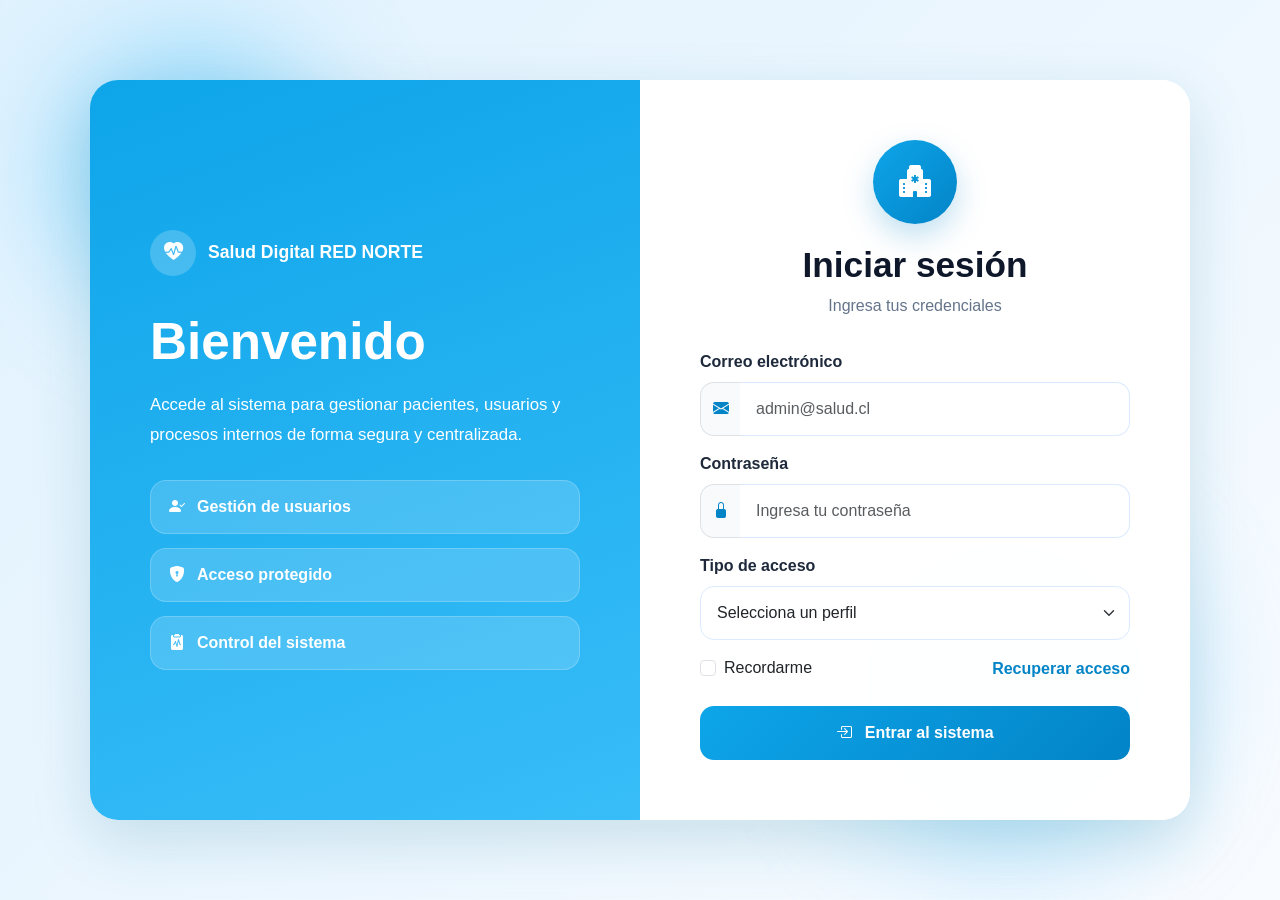
==== index.html @ a9582597 "inicio front gruponorte" ====
<!DOCTYPE html>
<html lang="es">
<head>
  <meta charset="UTF-8" />
  <meta name="viewport" content="width=device-width, initial-scale=1.0" />
  <title>Login | Salud Digital</title>

  <link
    href="https://cdn.jsdelivr.net/npm/bootstrap@5.3.3/dist/css/bootstrap.min.css"
    rel="stylesheet"
  />

  <link
    rel="stylesheet"
    href="https://cdn.jsdelivr.net/npm/bootstrap-icons@1.11.3/font/bootstrap-icons.min.css"
  />

  <link rel="stylesheet" href="styles.css" />
</head>
<body>

  <div class="background">
    <div class="blob blob1"></div>
    <div class="blob blob2"></div>
    <div class="blob blob3"></div>
  </div>

  <main class="login-container">
    <div class="login-card">

      <div class="login-left">
        <div class="brand">
          <div class="brand-icon">
            <i class="bi bi-heart-pulse-fill"></i>
          </div>
          <span>Salud Digital RED NORTE</span>
        </div>

        <h1>Bienvenido</h1>
        <p>
          Accede al sistema para gestionar pacientes, usuarios y procesos internos
          de forma segura y centralizada.
        </p>

        <div class="features">
          <div class="feature">
            <i class="bi bi-person-check-fill"></i>
            <span>Gestión de usuarios</span>
          </div>
          <div class="feature">
            <i class="bi bi-shield-lock-fill"></i>
            <span>Acceso protegido</span>
          </div>
          <div class="feature">
            <i class="bi bi-clipboard2-pulse-fill"></i>
            <span>Control del sistema</span>
          </div>
        </div>
      </div>

      <div class="login-right">
        <div class="login-logo">
          <i class="bi bi-hospital-fill"></i>
        </div>

        <h2>Iniciar sesión</h2>
        <p class="subtitle">Ingresa tus credenciales</p>

        <form id="loginForm">
          <div class="mb-3">
            <label for="email" class="form-label">Correo electrónico</label>
            <div class="input-group custom-input">
              <span class="input-group-text"><i class="bi bi-envelope-fill"></i></span>
              <input
                type="email"
                id="email"
                class="form-control"
                placeholder="admin@salud.cl"
                required
              />
            </div>
          </div>

          <div class="mb-3">
            <label for="password" class="form-label">Contraseña</label>
            <div class="input-group custom-input">
              <span class="input-group-text"><i class="bi bi-lock-fill"></i></span>
              <input
                type="password"
                id="password"
                class="form-control"
                placeholder="Ingresa tu contraseña"
                required
              />
            </div>
          </div>

          <div class="mb-3">
            <label for="rol" class="form-label">Tipo de acceso</label>
            <select class="form-select custom-select" id="rol" required>
              <option value="" selected disabled>Selecciona un perfil</option>
              <option value="ADMIN">Administrador</option>
              <option value="PACIENTE">Paciente</option>
            </select>
          </div>

          <div class="options-row">
            <div class="form-check">
              <input class="form-check-input" type="checkbox" id="remember" />
              <label class="form-check-label" for="remember">Recordarme</label>
            </div>
            <a href="#" class="link-recover">Recuperar acceso</a>
          </div>

          <button type="submit" class="btn btn-login">
            <i class="bi bi-box-arrow-in-right me-2"></i>
            Entrar al sistema
          </button>

          <div id="message" class="alert d-none mt-3"></div>
        </form>
      </div>
    </div>
  </main>

  <script>
    const form = document.getElementById("loginForm");
    const message = document.getElementById("message");

    form.addEventListener("submit", function (e) {
      e.preventDefault();

      const email = document.getElementById("email").value.trim();
      const password = document.getElementById("password").value.trim();
      const rol = document.getElementById("rol").value;

      if (!email || !password || !rol) {
        showMessage("Completa todos los campos.", "danger");
        return;
      }

      showMessage("Login listo para conectar con JWT.", "success");
    });

    function showMessage(text, type) {
      message.className = `alert alert-${type} mt-3`;
      message.textContent = text;
      message.classList.remove("d-none");
    }
  </script>

</body>
</html>
---- styles.css ----
* {
  box-sizing: border-box;
}

body {
  margin: 0;
  font-family: "Segoe UI", sans-serif;
  min-height: 100vh;
  background: linear-gradient(135deg, #e0f2fe, #f8fbff);
  overflow: hidden;
}

.background {
  position: fixed;
  inset: 0;
  z-index: 0;
  overflow: hidden;
}

.blob {
  position: absolute;
  border-radius: 50%;
  filter: blur(60px);
  opacity: 0.5;
  animation: float 8s ease-in-out infinite;
}

.blob1 {
  width: 260px;
  height: 260px;
  background: #38bdf8;
  top: 5%;
  left: 5%;
}

.blob2 {
  width: 340px;
  height: 340px;
  background: #7dd3fc;
  bottom: 5%;
  right: 8%;
  animation-delay: 1s;
}

.blob3 {
  width: 220px;
  height: 220px;
  background: #bae6fd;
  top: 50%;
  left: 45%;
  animation-delay: 2s;
}

.login-container {
  position: relative;
  z-index: 2;
  min-height: 100vh;
  display: flex;
  justify-content: center;
  align-items: center;
  padding: 30px;
}

.login-card {
  width: 100%;
  max-width: 1100px;
  min-height: 650px;
  display: grid;
  grid-template-columns: 1fr 1fr;
  background: rgba(255, 255, 255, 0.72);
  backdrop-filter: blur(16px);
  border-radius: 28px;
  overflow: hidden;
  box-shadow: 0 20px 60px rgba(14, 116, 144, 0.18);
}

.login-left {
  padding: 60px;
  background: linear-gradient(160deg, #0ea5e9, #38bdf8);
  color: white;
  display: flex;
  flex-direction: column;
  justify-content: center;
}

.brand {
  display: inline-flex;
  align-items: center;
  gap: 12px;
  font-size: 1.1rem;
  font-weight: 700;
  margin-bottom: 35px;
}

.brand-icon {
  width: 46px;
  height: 46px;
  border-radius: 50%;
  background: rgba(255,255,255,0.2);
  display: flex;
  align-items: center;
  justify-content: center;
  font-size: 1.2rem;
}

.login-left h1 {
  font-size: 3.2rem;
  font-weight: 800;
  margin-bottom: 18px;
}

.login-left p {
  font-size: 1.05rem;
  line-height: 1.8;
  margin-bottom: 30px;
  max-width: 460px;
}

.features {
  display: flex;
  flex-direction: column;
  gap: 14px;
}

.feature {
  background: rgba(255,255,255,0.16);
  border: 1px solid rgba(255,255,255,0.2);
  border-radius: 16px;
  padding: 14px 18px;
  display: flex;
  align-items: center;
  gap: 12px;
  font-weight: 600;
}

.login-right {
  padding: 60px;
  background: rgba(255,255,255,0.95);
  display: flex;
  flex-direction: column;
  justify-content: center;
}

.login-logo {
  width: 84px;
  height: 84px;
  border-radius: 50%;
  background: linear-gradient(135deg, #0ea5e9, #0284c7);
  color: white;
  display: flex;
  align-items: center;
  justify-content: center;
  font-size: 2rem;
  margin: 0 auto 20px;
  box-shadow: 0 12px 30px rgba(2, 132, 199, 0.25);
}

.login-right h2 {
  text-align: center;
  font-size: 2.2rem;
  font-weight: 800;
  margin-bottom: 8px;
  color: #0f172a;
}

.subtitle {
  text-align: center;
  color: #64748b;
  margin-bottom: 32px;
}

.form-label {
  font-weight: 700;
  color: #1e293b;
}

.custom-input .input-group-text {
  background: #f8fafc;
  border-right: 0;
  border-radius: 14px 0 0 14px;
  color: #0284c7;
}

.custom-input .form-control {
  border-left: 0;
  border-radius: 0 14px 14px 0;
  padding: 14px 16px;
}

.form-control,
.form-select {
  border: 1px solid #dbeafe;
  box-shadow: none !important;
}

.form-control:focus,
.form-select:focus {
  border-color: #38bdf8;
  box-shadow: 0 0 0 0.2rem rgba(56, 189, 248, 0.15) !important;
}

.custom-select {
  border-radius: 14px;
  padding: 14px 16px;
}

.options-row {
  display: flex;
  justify-content: space-between;
  align-items: center;
  margin: 10px 0 24px;
  flex-wrap: wrap;
  gap: 12px;
}

.link-recover {
  text-decoration: none;
  color: #0284c7;
  font-weight: 700;
}

.link-recover:hover {
  text-decoration: underline;
}

.btn-login {
  width: 100%;
  border: none;
  border-radius: 14px;
  padding: 15px;
  background: linear-gradient(135deg, #0ea5e9, #0284c7);
  color: white;
  font-weight: 700;
  font-size: 1rem;
  transition: 0.25s ease;
}

.btn-login:hover {
  color: white;
  transform: translateY(-2px);
  box-shadow: 0 14px 30px rgba(2, 132, 199, 0.25);
}

.alert {
  border-radius: 14px;
}

@keyframes float {
  0%, 100% {
    transform: translateY(0px);
  }
  50% {
    transform: translateY(-18px);
  }
}

@media (max-width: 992px) {
  .login-card {
    grid-template-columns: 1fr;
    min-height: auto;
  }

  .login-left,
  .login-right {
    padding: 35px 25px;
  }

  .login-left h1 {
    font-size: 2.4rem;
  }
}

@media (max-width: 576px) {
  .login-container {
    padding: 16px;
  }

  .login-left h1 {
    font-size: 2rem;
  }

  .login-right h2 {
    font-size: 1.8rem;
  }
}
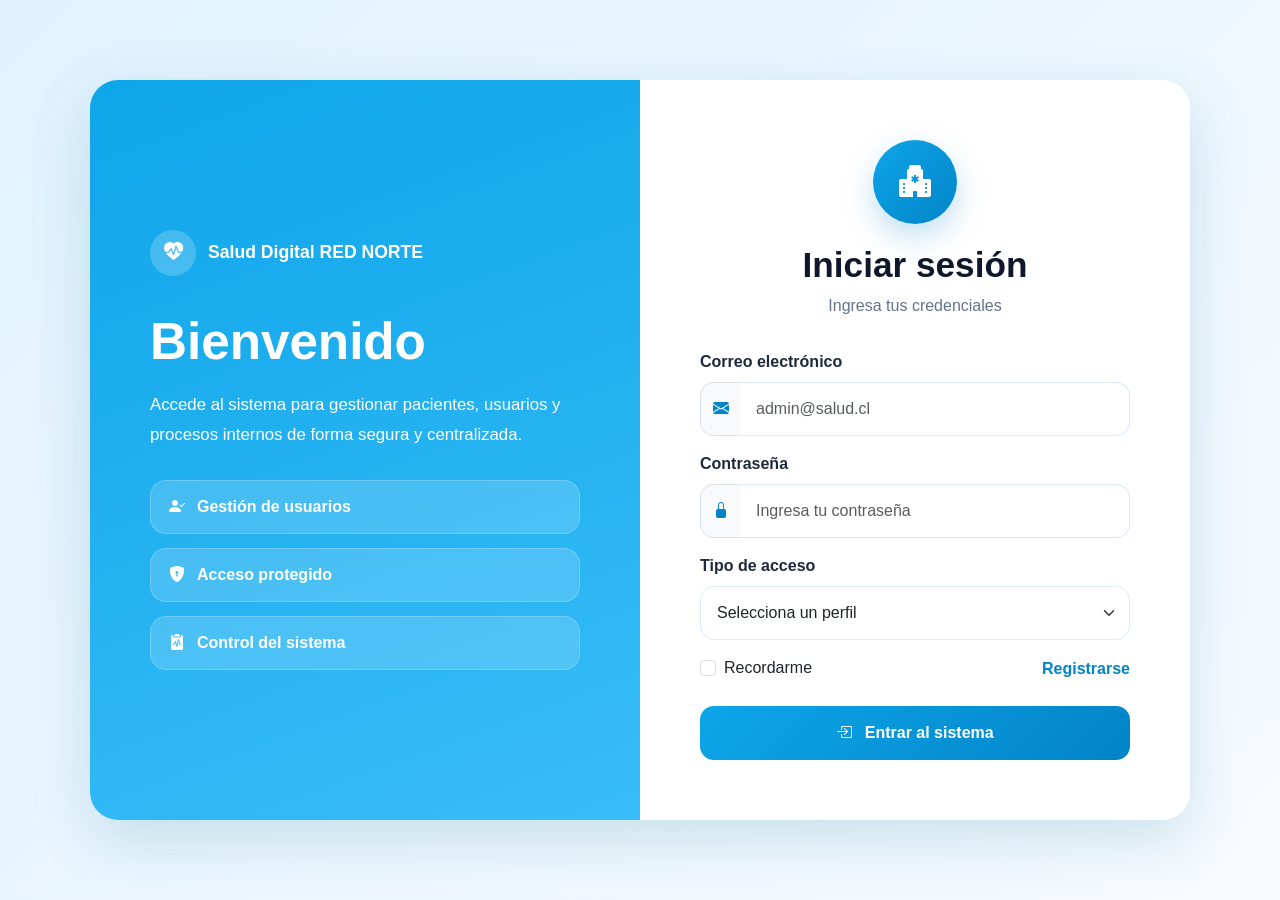
==== commit 79fa42ad: "agrega frontend completo de pacientes y usuarios" ====
--- a/index.html
+++ b/index.html
@@ -9,16 +9,13 @@
     href="https://cdn.jsdelivr.net/npm/bootstrap@5.3.3/dist/css/bootstrap.min.css"
     rel="stylesheet"
   />
-
   <link
     rel="stylesheet"
     href="https://cdn.jsdelivr.net/npm/bootstrap-icons@1.11.3/font/bootstrap-icons.min.css"
   />
-
   <link rel="stylesheet" href="styles.css" />
 </head>
 <body>
-
   <div class="background">
     <div class="blob blob1"></div>
     <div class="blob blob2"></div>
@@ -27,7 +24,6 @@
 
   <main class="login-container">
     <div class="login-card">
-
       <div class="login-left">
         <div class="brand">
           <div class="brand-icon">
@@ -109,7 +105,7 @@
               <input class="form-check-input" type="checkbox" id="remember" />
               <label class="form-check-label" for="remember">Recordarme</label>
             </div>
-            <a href="#" class="link-recover">Recuperar acceso</a>
+            <a href="register.html" class="link-recover">Registrarse</a>
           </div>
 
           <button type="submit" class="btn btn-login">
@@ -123,31 +119,7 @@
     </div>
   </main>
 
-  <script>
-    const form = document.getElementById("loginForm");
-    const message = document.getElementById("message");
-
-    form.addEventListener("submit", function (e) {
-      e.preventDefault();
-
-      const email = document.getElementById("email").value.trim();
-      const password = document.getElementById("password").value.trim();
-      const rol = document.getElementById("rol").value;
-
-      if (!email || !password || !rol) {
-        showMessage("Completa todos los campos.", "danger");
-        return;
-      }
-
-      showMessage("Login listo para conectar con JWT.", "success");
-    });
-
-    function showMessage(text, type) {
-      message.className = `alert alert-${type} mt-3`;
-      message.textContent = text;
-      message.classList.remove("d-none");
-    }
-  </script>
-
+  <script src="js/data.js"></script>
+  <script src="js/login.js"></script>
 </body>
 </html>
--- a/styles.css
+++ b/styles.css
@@ -5,9 +5,6 @@
 body {
   margin: 0;
   font-family: "Segoe UI", sans-serif;
-  min-height: 100vh;
-  background: linear-gradient(135deg, #e0f2fe, #f8fbff);
-  overflow: hidden;
 }
 
 .background {
@@ -59,6 +56,8 @@
   justify-content: center;
   align-items: center;
   padding: 30px;
+  background: linear-gradient(135deg, #e0f2fe, #f8fbff);
+  overflow: hidden;
 }
 
 .login-card {
@@ -92,6 +91,10 @@
   margin-bottom: 35px;
 }
 
+.small-brand {
+  margin-bottom: 0;
+}
+
 .brand-icon {
   width: 46px;
   height: 46px;
@@ -223,8 +226,8 @@
   text-decoration: underline;
 }
 
-.btn-login {
-  width: 100%;
+.btn-login,
+.app-btn {
   border: none;
   border-radius: 14px;
   padding: 15px;
@@ -235,16 +238,290 @@
   transition: 0.25s ease;
 }
 
-.btn-login:hover {
+.btn-login {
+  width: 100%;
+}
+
+.btn-login:hover,
+.app-btn:hover {
   color: white;
   transform: translateY(-2px);
   box-shadow: 0 14px 30px rgba(2, 132, 199, 0.25);
 }
 
+.app-btn-outline {
+  border-radius: 14px;
+  padding: 15px;
+}
+
 .alert {
   border-radius: 14px;
 }
 
+/* Layout general */
+.app-body {
+  min-height: 100vh;
+  background: linear-gradient(135deg, #e0f2fe, #f8fbff);
+  color: #0f172a;
+}
+
+.container-app {
+  width: min(1200px, calc(100% - 32px));
+  margin: 0 auto;
+}
+
+.topbar {
+  background: linear-gradient(135deg, #0284c7, #0ea5e9);
+  padding: 16px 0;
+  box-shadow: 0 12px 30px rgba(2, 132, 199, 0.18);
+}
+
+.topbar-content {
+  display: flex;
+  align-items: center;
+  justify-content: space-between;
+  gap: 16px;
+  color: white;
+}
+
+.topbar-actions {
+  display: flex;
+  gap: 10px;
+}
+
+.page-section {
+  padding: 32px 0;
+}
+
+.page-card {
+  background: rgba(255, 255, 255, 0.88);
+  border-radius: 24px;
+  padding: 28px;
+  box-shadow: 0 18px 40px rgba(14, 116, 144, 0.12);
+}
+
+.page-card-narrow {
+  max-width: 900px;
+  margin: 0 auto;
+}
+
+.page-header {
+  margin-bottom: 24px;
+}
+
+.page-header h1,
+.page-header h2 {
+  margin: 0 0 8px;
+  font-weight: 800;
+}
+
+.page-header p {
+  margin: 0;
+  color: #64748b;
+}
+
+/* Dashboard */
+.dashboard-layout {
+  display: grid;
+  grid-template-columns: 280px 1fr;
+  min-height: 100vh;
+}
+
+.sidebar {
+  background: linear-gradient(180deg, #0284c7, #0f172a);
+  color: white;
+  padding: 24px 18px;
+}
+
+.sidebar-brand {
+  display: flex;
+  align-items: center;
+  gap: 12px;
+  margin-bottom: 30px;
+}
+
+.sidebar-brand small {
+  display: block;
+  color: #cbd5e1;
+}
+
+.sidebar-nav {
+  display: flex;
+  flex-direction: column;
+  gap: 10px;
+}
+
+.sidebar-nav a {
+  color: #e2e8f0;
+  text-decoration: none;
+  padding: 14px 16px;
+  border-radius: 14px;
+  display: flex;
+  align-items: center;
+  gap: 10px;
+  transition: 0.25s ease;
+}
+
+.sidebar-nav a:hover,
+.sidebar-nav a.active {
+  background: rgba(255, 255, 255, 0.12);
+  color: white;
+}
+
+.dashboard-content {
+  padding: 28px;
+  background: linear-gradient(135deg, #e0f2fe, #f8fbff);
+}
+
+.content-header {
+  display: flex;
+  align-items: center;
+  justify-content: space-between;
+  margin-bottom: 24px;
+  gap: 20px;
+}
+
+.content-header h1 {
+  margin: 0 0 6px;
+  font-size: 2rem;
+  font-weight: 800;
+}
+
+.content-header p {
+  margin: 0;
+  color: #64748b;
+}
+
+.user-chip {
+  background: white;
+  padding: 12px 16px;
+  border-radius: 999px;
+  display: inline-flex;
+  align-items: center;
+  gap: 10px;
+  box-shadow: 0 10px 24px rgba(14, 116, 144, 0.1);
+  font-weight: 600;
+}
+
+.stats-grid {
+  display: grid;
+  grid-template-columns: repeat(3, 1fr);
+  gap: 18px;
+  margin-bottom: 24px;
+}
+
+.stat-card {
+  background: white;
+  border-radius: 20px;
+  padding: 22px;
+  display: flex;
+  align-items: center;
+  gap: 16px;
+  box-shadow: 0 14px 28px rgba(14, 116, 144, 0.1);
+}
+
+.stat-card h3 {
+  margin: 0;
+  font-size: 2rem;
+  font-weight: 800;
+}
+
+.stat-card p {
+  margin: 4px 0 0;
+  color: #64748b;
+}
+
+.stat-icon {
+  width: 58px;
+  height: 58px;
+  border-radius: 16px;
+  display: flex;
+  align-items: center;
+  justify-content: center;
+  background: linear-gradient(135deg, #0ea5e9, #0284c7);
+  color: white;
+  font-size: 1.4rem;
+}
+
+.quick-grid {
+  display: grid;
+  grid-template-columns: repeat(2, 1fr);
+  gap: 18px;
+}
+
+.quick-card {
+  text-decoration: none;
+  background: linear-gradient(135deg, #f8fdff, #e0f2fe);
+  border: 1px solid #dbeafe;
+  border-radius: 20px;
+  padding: 22px;
+  color: #0f172a;
+  transition: 0.25s ease;
+}
+
+.quick-card:hover {
+  transform: translateY(-4px);
+  box-shadow: 0 18px 32px rgba(14, 116, 144, 0.12);
+}
+
+.quick-card i {
+  font-size: 1.6rem;
+  color: #0284c7;
+}
+
+.quick-card h3 {
+  margin: 16px 0 8px;
+  font-size: 1.2rem;
+  font-weight: 800;
+}
+
+.quick-card p {
+  margin: 0;
+  color: #64748b;
+}
+
+/* Tabla */
+.custom-table thead th {
+  background: #e0f2fe;
+  color: #0f172a;
+  font-weight: 700;
+  border-bottom: none;
+}
+
+.custom-table tbody tr {
+  background: white;
+}
+
+.custom-table td,
+.custom-table th {
+  vertical-align: middle;
+}
+
+/* Perfil */
+.profile-grid {
+  display: grid;
+  grid-template-columns: repeat(4, 1fr);
+  gap: 18px;
+}
+
+.profile-item {
+  background: linear-gradient(135deg, #f8fdff, #e0f2fe);
+  border: 1px solid #dbeafe;
+  border-radius: 18px;
+  padding: 18px;
+}
+
+.profile-item span {
+  display: block;
+  color: #64748b;
+  margin-bottom: 8px;
+}
+
+.profile-item strong {
+  font-size: 1.05rem;
+}
+
+/* Responsive */
 @keyframes float {
   0%, 100% {
     transform: translateY(0px);
@@ -268,6 +545,25 @@
   .login-left h1 {
     font-size: 2.4rem;
   }
+
+  .dashboard-layout {
+    grid-template-columns: 1fr;
+  }
+
+  .sidebar {
+    padding: 18px;
+  }
+
+  .stats-grid,
+  .quick-grid,
+  .profile-grid {
+    grid-template-columns: 1fr;
+  }
+
+  .content-header {
+    flex-direction: column;
+    align-items: flex-start;
+  }
 }
 
 @media (max-width: 576px) {
@@ -282,4 +578,14 @@
   .login-right h2 {
     font-size: 1.8rem;
   }
+
+  .page-card,
+  .dashboard-content {
+    padding: 18px;
+  }
+
+  .topbar-content {
+    flex-direction: column;
+    align-items: flex-start;
+  }
 }
